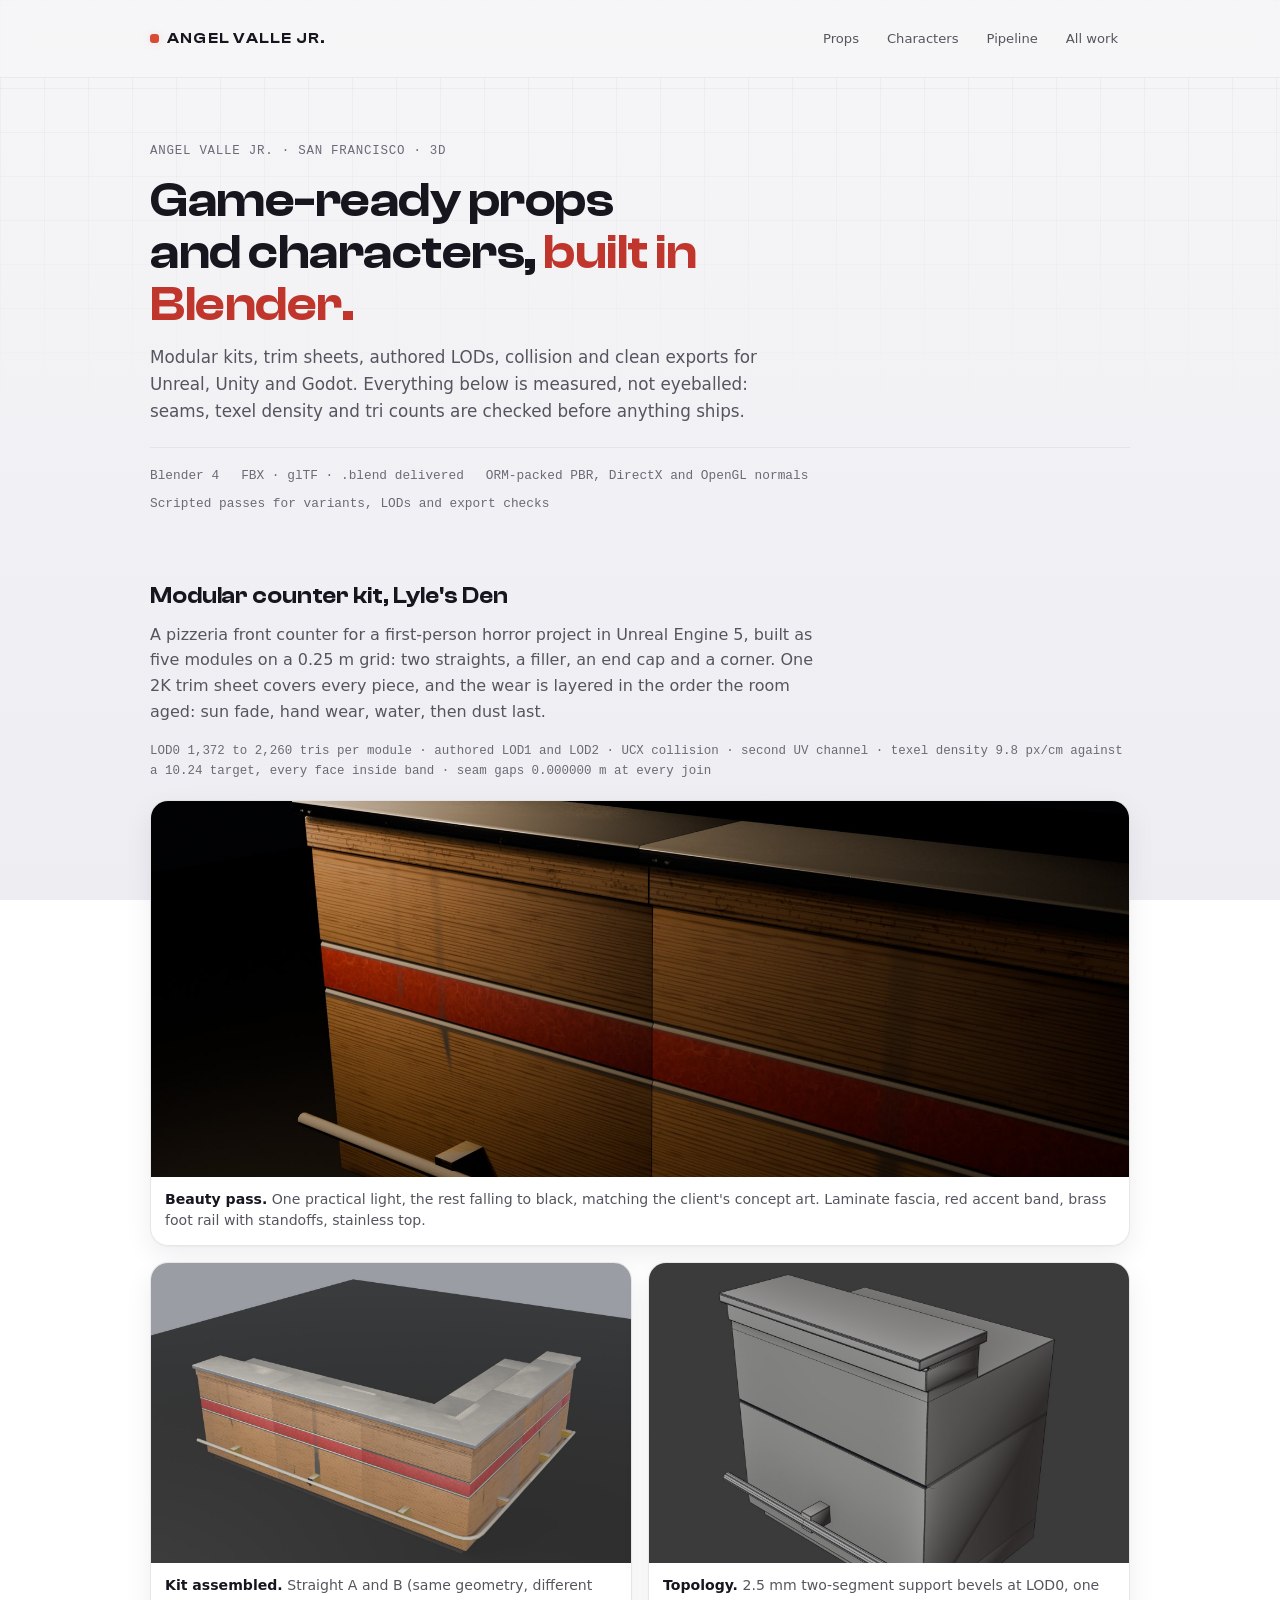
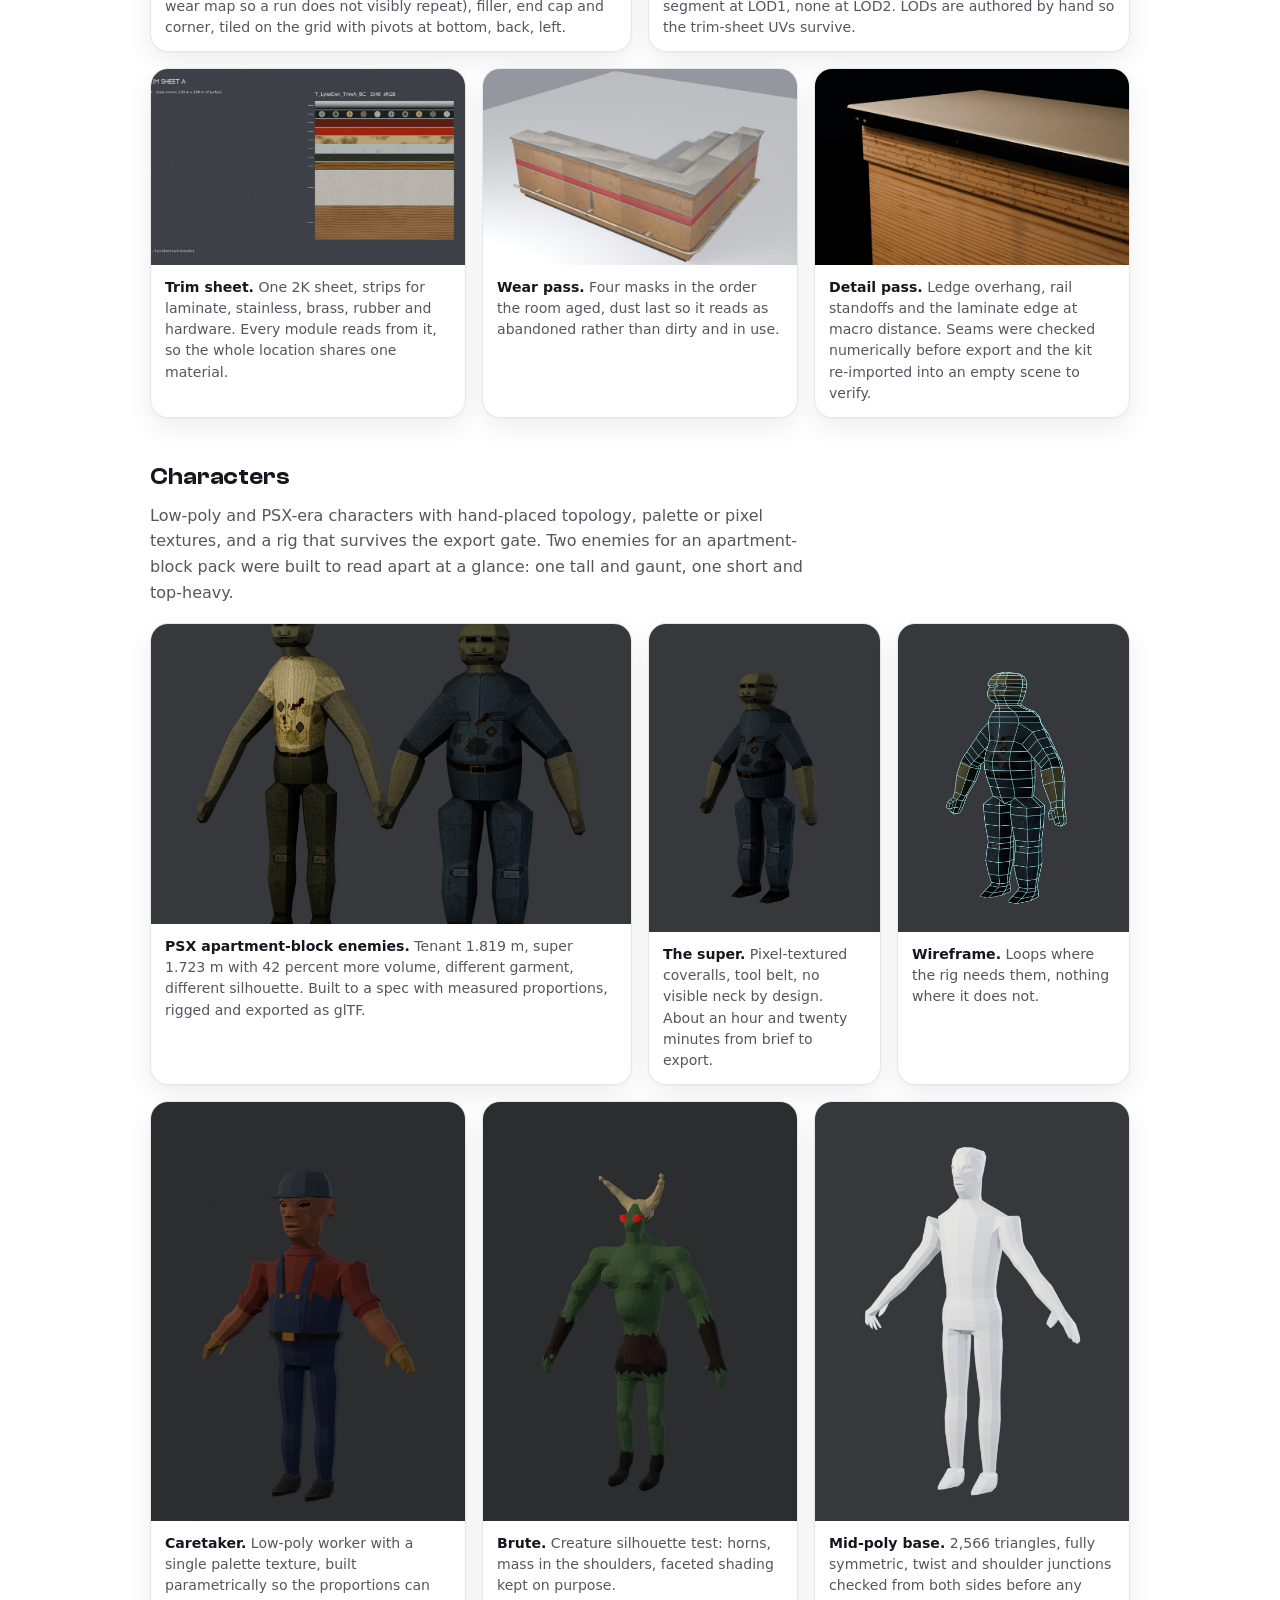
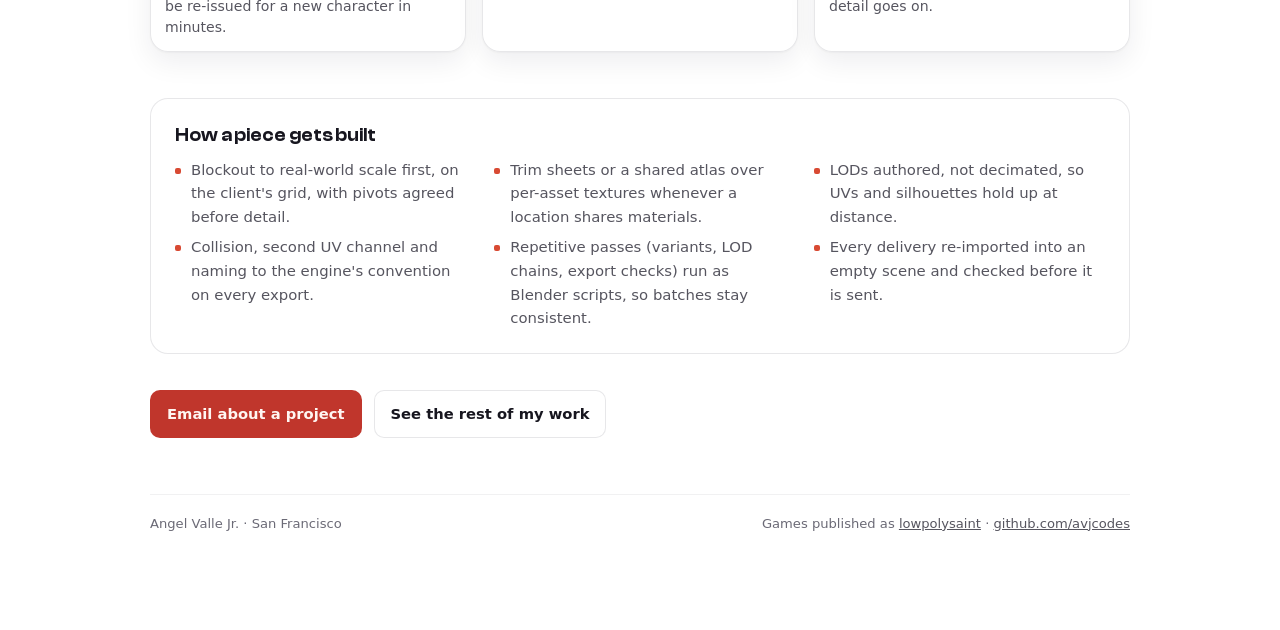
==== 3d/index.html @ d1af976f "Add 3D work gallery: Lyle's Den counter kit, PSX enemies, low-poly characters" ====
<!DOCTYPE html>
<html lang="en">
<head>
<meta charset="UTF-8">
<meta name="viewport" content="width=device-width, initial-scale=1">
<meta name="description" content="Game-ready 3D work by Angel Valle Jr.: a modular trim-sheeted counter kit with authored LODs and collision, PSX-style enemies, low-poly characters. Blender to Unreal, Unity and Godot.">
<meta property="og:title" content="Angel Valle Jr. · 3D work">
<meta property="og:description" content="Game-ready props and characters in Blender. Trim sheets, authored LODs, collision, exports for Unreal, Unity and Godot.">
<meta property="og:url" content="https://avjcodes.github.io/3d/">
<meta property="og:image" content="https://avjcodes.github.io/3d/img/counter-hero.jpg">
<meta property="og:type" content="website">
<meta name="twitter:card" content="summary_large_image">
<link rel="icon" href="data:image/svg+xml,%3Csvg xmlns=%27http://www.w3.org/2000/svg%27 viewBox=%270 0 100 100%27%3E%3Crect width=%27100%27 height=%27100%27 rx=%2718%27 fill=%27%230b0b10%27/%3E%3Ctext x=%2750%27 y=%2766%27 font-size=%2748%27 text-anchor=%27middle%27 fill=%27%23f0704a%27 font-family=%27sans-serif%27 font-weight=%27700%27%3E3D%3C/text%3E%3C/svg%3E">
<link rel="canonical" href="https://avjcodes.github.io/3d/">
<meta name="theme-color" content="#f6f6f8" media="(prefers-color-scheme: light)">
<meta name="theme-color" content="#0b0b10" media="(prefers-color-scheme: dark)">
<title>Angel Valle Jr. · 3D work</title>
<link rel="preload" href="../assets/fonts/ClashDisplay-Semibold.woff2" as="font" type="font/woff2" crossorigin>
<style>
  @font-face {
    font-family: "Clash Display";
    src: url("../assets/fonts/ClashDisplay-Semibold.woff2") format("woff2");
    font-weight: 600;
    font-style: normal;
    font-display: swap;
  }
  :root {
    --bg: #f6f6f8;
    --bg-deep: #ededf2;
    --grid-line: rgba(23, 22, 40, 0.045);
    --surface: rgba(255, 255, 255, 0.72);
    --hairline: rgba(23, 22, 40, 0.10);
    --hairline-soft: rgba(23, 22, 40, 0.06);
    --ink: #17161f;
    --ink-2: #56555f;
    --ink-3: #6b6a76;
    --accent-600: #c0362c;
    --accent-500: #d84a33;
    --accent-14: rgba(216, 74, 51, 0.14);
    --accent-09: rgba(216, 74, 51, 0.09);
    --accent-ring: rgba(216, 74, 51, 0.45);
    --plate: #24252a;
    --shadow-card: 0 1px 2px rgba(20, 18, 43, 0.04), 0 10px 28px rgba(20, 18, 43, 0.07);
    --shadow-card-hover: 0 2px 4px rgba(20, 18, 43, 0.05), 0 22px 56px rgba(20, 18, 43, 0.14);
    --nav-bg: rgba(246, 246, 248, 0.78);
    --mono: ui-monospace, "Cascadia Mono", Consolas, Menlo, monospace;
    --sans: system-ui, -apple-system, "Segoe UI", Roboto, Helvetica, Arial, sans-serif;
    --display: "Clash Display", system-ui, -apple-system, "Segoe UI", Roboto, Helvetica, Arial, sans-serif;
    --r-lg: 18px;
    color-scheme: light dark;
  }
  @media (prefers-color-scheme: dark) {
    :root {
      --bg: #0b0b10;
      --bg-deep: #07070b;
      --grid-line: rgba(235, 234, 255, 0.035);
      --surface: rgba(240, 239, 255, 0.035);
      --hairline: rgba(235, 234, 255, 0.11);
      --hairline-soft: rgba(235, 234, 255, 0.06);
      --ink: #ececf1;
      --ink-2: #a7a6b3;
      --ink-3: #8f8e9c;
      --accent-600: #f77f5b;
      --accent-500: #f0704a;
      --accent-14: rgba(240, 112, 74, 0.16);
      --accent-09: rgba(240, 112, 74, 0.10);
      --accent-ring: rgba(247, 127, 91, 0.55);
      --shadow-card: 0 1px 2px rgba(0, 0, 0, 0.35), 0 12px 32px rgba(0, 0, 0, 0.35);
      --shadow-card-hover: 0 2px 4px rgba(0, 0, 0, 0.4), 0 24px 64px rgba(0, 0, 0, 0.55);
      --nav-bg: rgba(11, 11, 16, 0.72);
    }
  }
  * { box-sizing: border-box; margin: 0; padding: 0; }
  html, body { overflow-x: hidden; }
  body {
    font-family: var(--sans);
    background: linear-gradient(180deg, var(--bg) 0%, var(--bg-deep) 100%);
    background-attachment: fixed;
    color: var(--ink);
    line-height: 1.6;
    min-height: 100vh;
    -webkit-font-smoothing: antialiased;
  }
  body::before {
    content: "";
    position: fixed;
    inset: 0;
    pointer-events: none;
    background:
      linear-gradient(var(--grid-line) 1px, transparent 1px),
      linear-gradient(90deg, var(--grid-line) 1px, transparent 1px);
    background-size: 44px 44px;
    -webkit-mask-image: linear-gradient(180deg, #000 0%, transparent 46%);
    mask-image: linear-gradient(180deg, #000 0%, transparent 46%);
    z-index: 0;
  }
  ::selection { background: var(--accent-14); }
  a { color: inherit; }
  :focus-visible { outline: 2px solid var(--accent-ring); outline-offset: 3px; border-radius: 6px; }

  nav {
    position: sticky; top: 0; z-index: 10;
    backdrop-filter: blur(14px); -webkit-backdrop-filter: blur(14px);
    background: var(--nav-bg);
    border-bottom: 1px solid var(--hairline-soft);
  }
  .nav-inner { max-width: 1020px; margin: 0 auto; padding: 16px 20px; display: flex; align-items: center; gap: 20px; }
  .monogram {
    font-family: var(--display); font-weight: 600; font-size: 0.95rem; letter-spacing: 0.08em;
    text-decoration: none; display: inline-flex; align-items: center; gap: 8px; white-space: nowrap;
  }
  .monogram .dot { width: 9px; height: 9px; border-radius: 3px; background: var(--accent-500); box-shadow: 0 0 10px var(--accent-14); }
  .nav-links { margin-left: auto; display: flex; align-items: center; gap: 4px; }
  .nav-links a {
    text-decoration: none; font-size: 0.82rem; font-weight: 500; color: var(--ink-2);
    padding: 12px 12px; border-radius: 8px; white-space: nowrap;
    transition: color 0.15s ease, background 0.15s ease;
  }
  .nav-links a:hover { color: var(--ink); background: var(--accent-09); }

  @media (max-width: 520px) {
    .nav-links a { padding: 10px 8px; font-size: 0.78rem; }
    .nav-links a[href="#how"] { display: none; }
  }
  .wrap { position: relative; z-index: 1; max-width: 1020px; margin: 0 auto; padding: 0 20px 96px; }

  header.top { padding: 64px 0 28px; }
  .kicker { font-family: var(--mono); font-size: 0.78rem; letter-spacing: 0.06em; color: var(--ink-3); text-transform: uppercase; }
  h1 {
    font-family: var(--display); font-weight: 600; font-size: clamp(2rem, 5vw, 3.1rem);
    line-height: 1.05; letter-spacing: -0.01em; margin: 12px 0 14px; max-width: 16ch;
  }
  h1 .accent { color: var(--accent-600); }
  .sub { font-size: 1.05rem; color: var(--ink-2); max-width: 58ch; }
  .facts { display: flex; flex-wrap: wrap; gap: 8px 22px; margin-top: 22px; padding-top: 18px; border-top: 1px solid var(--hairline-soft); }
  .facts span { font-family: var(--mono); font-size: 0.8rem; color: var(--ink-3); }

  section { padding: 34px 0 6px; }
  h2 { font-family: var(--display); font-weight: 600; font-size: 1.45rem; letter-spacing: -0.005em; }
  .lede { color: var(--ink-2); max-width: 66ch; margin: 8px 0 18px; }
  .meta { font-family: var(--mono); font-size: 0.78rem; color: var(--ink-3); margin: 6px 0 18px; }

  .grid { display: grid; gap: 16px; grid-template-columns: repeat(12, 1fr); }
  figure {
    margin: 0; border: 1px solid var(--hairline); border-radius: var(--r-lg); overflow: hidden;
    background: var(--surface); box-shadow: var(--shadow-card);
    transition: transform 0.18s ease, box-shadow 0.18s ease;
  }
  figure:hover { transform: translateY(-2px); box-shadow: var(--shadow-card-hover); }
  figure a { display: block; background: var(--plate); }
  figure img { display: block; width: 100%; height: 100%; object-fit: cover; }
  .ratio-wide a { aspect-ratio: 16 / 10; }
  .ratio-tall a { aspect-ratio: 3 / 4; }
  .ratio-square a { aspect-ratio: 1 / 1; }
  .ratio-panel a { aspect-ratio: 13 / 5; }
  figcaption { padding: 12px 14px 13px; font-size: 0.88rem; color: var(--ink-2); line-height: 1.5; }
  figcaption b { color: var(--ink); font-weight: 600; }
  .span-12 { grid-column: span 12; }
  .span-8 { grid-column: span 8; }
  .span-6 { grid-column: span 6; }
  .span-4 { grid-column: span 4; }
  .span-3 { grid-column: span 3; }
  @media (max-width: 760px) {
    .span-8, .span-6, .span-4, .span-3 { grid-column: span 6; }
    .ratio-panel a { aspect-ratio: 16 / 10; }
  }
  @media (max-width: 460px) {
    .span-6, .span-4, .span-3 { grid-column: span 12; }
  }

  .how { margin-top: 40px; padding: 22px 24px; border: 1px solid var(--hairline); border-radius: var(--r-lg); background: var(--surface); }
  .how h2 { font-size: 1.15rem; margin-bottom: 8px; }
  .how ul { list-style: none; display: grid; gap: 6px 28px; grid-template-columns: repeat(auto-fit, minmax(260px, 1fr)); }
  .how li { color: var(--ink-2); font-size: 0.93rem; padding-left: 16px; position: relative; }
  .how li::before { content: ""; position: absolute; left: 0; top: 0.62em; width: 6px; height: 6px; border-radius: 2px; background: var(--accent-500); }

  .contact { margin-top: 36px; display: flex; flex-wrap: wrap; gap: 12px; align-items: center; }
  .btn {
    display: inline-flex; align-items: center; gap: 8px; text-decoration: none; font-weight: 600; font-size: 0.92rem;
    padding: 11px 16px; border-radius: 10px; border: 1px solid var(--hairline);
    background: var(--surface); transition: background 0.15s ease, transform 0.15s ease;
  }
  .btn-solid { background: var(--accent-600); color: #fff6f2; border-color: transparent; }
  .btn:hover { transform: translateY(-1px); }
  .btn-ghost:hover { background: var(--accent-09); }
  footer { margin-top: 56px; padding-top: 18px; border-top: 1px solid var(--hairline-soft); display: flex; flex-wrap: wrap; justify-content: space-between; gap: 8px 20px; font-size: 0.82rem; color: var(--ink-3); }
  footer a { color: var(--ink-2); }
</style>
</head>
<body>

<nav aria-label="Page">
  <div class="nav-inner">
    <a class="monogram" href="../"><span class="dot" aria-hidden="true"></span><span>ANGEL VALLE JR.</span></a>
    <div class="nav-links">
      <a href="#props">Props</a>
      <a href="#characters">Characters</a>
      <a href="#how">Pipeline</a>
      <a href="../">All work</a>
    </div>
  </div>
</nav>

<div class="wrap" id="top">

  <header class="top">
    <p class="kicker">Angel Valle Jr. · San Francisco · 3D</p>
    <h1>Game-ready props and characters, <span class="accent">built in Blender.</span></h1>
    <p class="sub">Modular kits, trim sheets, authored LODs, collision and clean exports for Unreal, Unity and Godot. Everything below is measured, not eyeballed: seams, texel density and tri counts are checked before anything ships.</p>
    <div class="facts">
      <span>Blender 4</span>
      <span>FBX · glTF · .blend delivered</span>
      <span>ORM-packed PBR, DirectX and OpenGL normals</span>
      <span>Scripted passes for variants, LODs and export checks</span>
    </div>
  </header>

  <section id="props">
    <h2>Modular counter kit, Lyle's Den</h2>
    <p class="lede">A pizzeria front counter for a first-person horror project in Unreal Engine 5, built as five modules on a 0.25 m grid: two straights, a filler, an end cap and a corner. One 2K trim sheet covers every piece, and the wear is layered in the order the room aged: sun fade, hand wear, water, then dust last.</p>
    <p class="meta">LOD0 1,372 to 2,260 tris per module · authored LOD1 and LOD2 · UCX collision · second UV channel · texel density 9.8 px/cm against a 10.24 target, every face inside band · seam gaps 0.000000 m at every join</p>
    <div class="grid">
      <figure class="span-12 ratio-panel">
        <a href="img/counter-hero.jpg" target="_blank" rel="noopener"><img src="img/counter-hero.jpg" alt="Front of the modular counter under one warm practical light, laminate wood, red band, brass foot rail" width="1800" height="1145"></a>
        <figcaption><b>Beauty pass.</b> One practical light, the rest falling to black, matching the client's concept art. Laminate fascia, red accent band, brass foot rail with standoffs, stainless top.</figcaption>
      </figure>
      <figure class="span-6 ratio-wide">
        <a href="img/counter-kit.jpg" target="_blank" rel="noopener"><img src="img/counter-kit.jpg" alt="The full L-shaped counter assembled from the modules, neutral lighting" width="1600" height="1018" loading="lazy"></a>
        <figcaption><b>Kit assembled.</b> Straight A and B (same geometry, different wear map so a run does not visibly repeat), filler, end cap and corner, tiled on the grid with pivots at bottom, back, left.</figcaption>
      </figure>
      <figure class="span-6 ratio-wide">
        <a href="img/counter-wire.jpg" target="_blank" rel="noopener"><img src="img/counter-wire.jpg" alt="Wireframe of a counter module showing support bevels and clean quads" width="1600" height="1200" loading="lazy"></a>
        <figcaption><b>Topology.</b> 2.5 mm two-segment support bevels at LOD0, one segment at LOD1, none at LOD2. LODs are authored by hand so the trim-sheet UVs survive.</figcaption>
      </figure>
      <figure class="span-4 ratio-wide">
        <a href="img/counter-trimsheet.jpg" target="_blank" rel="noopener"><img src="img/counter-trimsheet.jpg" alt="Trim sheet layout with laminate, metal, rubber and hardware strips" width="1600" height="615" loading="lazy"></a>
        <figcaption><b>Trim sheet.</b> One 2K sheet, strips for laminate, stainless, brass, rubber and hardware. Every module reads from it, so the whole location shares one material.</figcaption>
      </figure>
      <figure class="span-4 ratio-wide">
        <a href="img/counter-wear.jpg" target="_blank" rel="noopener"><img src="img/counter-wear.jpg" alt="Counter with wear masks applied: sun fade, polish, grime and dust" width="1600" height="1000" loading="lazy"></a>
        <figcaption><b>Wear pass.</b> Four masks in the order the room aged, dust last so it reads as abandoned rather than dirty and in use.</figcaption>
      </figure>
      <figure class="span-4 ratio-wide">
        <a href="img/counter-detail.jpg" target="_blank" rel="noopener"><img src="img/counter-detail.jpg" alt="Close view of the counter ledge, brass rail standoff and laminate edge under the practical light" width="1600" height="1018" loading="lazy"></a>
        <figcaption><b>Detail pass.</b> Ledge overhang, rail standoffs and the laminate edge at macro distance. Seams were checked numerically before export and the kit re-imported into an empty scene to verify.</figcaption>
      </figure>
    </div>
  </section>

  <section id="characters">
    <h2>Characters</h2>
    <p class="lede">Low-poly and PSX-era characters with hand-placed topology, palette or pixel textures, and a rig that survives the export gate. Two enemies for an apartment-block pack were built to read apart at a glance: one tall and gaunt, one short and top-heavy.</p>
    <div class="grid">
      <figure class="span-6 ratio-wide">
        <a href="img/psx-pair.jpg" target="_blank" rel="noopener"><img src="img/psx-pair.jpg" alt="Two PSX-style enemies side by side: the gaunt tenant in a stained undershirt and the wide superintendent in coveralls" width="900" height="620" loading="lazy"></a>
        <figcaption><b>PSX apartment-block enemies.</b> Tenant 1.819 m, super 1.723 m with 42 percent more volume, different garment, different silhouette. Built to a spec with measured proportions, rigged and exported as glTF.</figcaption>
      </figure>
      <figure class="span-3 ratio-tall">
        <a href="img/psx-super.jpg" target="_blank" rel="noopener"><img src="img/psx-super.jpg" alt="Three-quarter view of the superintendent enemy in stained coveralls" width="900" height="1200" loading="lazy"></a>
        <figcaption><b>The super.</b> Pixel-textured coveralls, tool belt, no visible neck by design. About an hour and twenty minutes from brief to export.</figcaption>
      </figure>
      <figure class="span-3 ratio-tall">
        <a href="img/psx-super-wire.jpg" target="_blank" rel="noopener"><img src="img/psx-super-wire.jpg" alt="Wireframe of the superintendent showing quad loops at shoulders, elbows and knees" width="900" height="1200" loading="lazy"></a>
        <figcaption><b>Wireframe.</b> Loops where the rig needs them, nothing where it does not.</figcaption>
      </figure>
      <figure class="span-4 ratio-tall">
        <a href="img/caretaker.jpg" target="_blank" rel="noopener"><img src="img/caretaker.jpg" alt="Low-poly caretaker character in a cap, red shirt and blue overalls with yellow gloves" width="600" height="800" loading="lazy"></a>
        <figcaption><b>Caretaker.</b> Low-poly worker with a single palette texture, built parametrically so the proportions can be re-issued for a new character in minutes.</figcaption>
      </figure>
      <figure class="span-4 ratio-tall">
        <a href="img/brute.jpg" target="_blank" rel="noopener"><img src="img/brute.jpg" alt="Low-poly green horned brute creature, three-quarter view" width="600" height="800" loading="lazy"></a>
        <figcaption><b>Brute.</b> Creature silhouette test: horns, mass in the shoulders, faceted shading kept on purpose.</figcaption>
      </figure>
      <figure class="span-4 ratio-tall">
        <a href="img/midpoly.jpg" target="_blank" rel="noopener"><img src="img/midpoly.jpg" alt="Untextured mid-poly human base mesh, three-quarter view" width="540" height="760" loading="lazy"></a>
        <figcaption><b>Mid-poly base.</b> 2,566 triangles, fully symmetric, twist and shoulder junctions checked from both sides before any detail goes on.</figcaption>
      </figure>
    </div>
  </section>

  <div class="how" id="how">
    <h2>How a piece gets built</h2>
    <ul>
      <li>Blockout to real-world scale first, on the client's grid, with pivots agreed before detail.</li>
      <li>Trim sheets or a shared atlas over per-asset textures whenever a location shares materials.</li>
      <li>LODs authored, not decimated, so UVs and silhouettes hold up at distance.</li>
      <li>Collision, second UV channel and naming to the engine's convention on every export.</li>
      <li>Repetitive passes (variants, LOD chains, export checks) run as Blender scripts, so batches stay consistent.</li>
      <li>Every delivery re-imported into an empty scene and checked before it is sent.</li>
    </ul>
  </div>

  <div class="contact">
    <a class="btn btn-solid" href="mailto:theangelvallejr@gmail.com">Email about a project</a>
    <a class="btn btn-ghost" href="../">See the rest of my work</a>
  </div>

  <footer>
    <span>Angel Valle Jr. · San Francisco</span>
    <span>Games published as <a href="https://lowpolysaint.itch.io" target="_blank" rel="noopener">lowpolysaint</a> · <a href="https://github.com/avjcodes" target="_blank" rel="noopener">github.com/avjcodes</a></span>
  </footer>

</div>
</body>
</html>
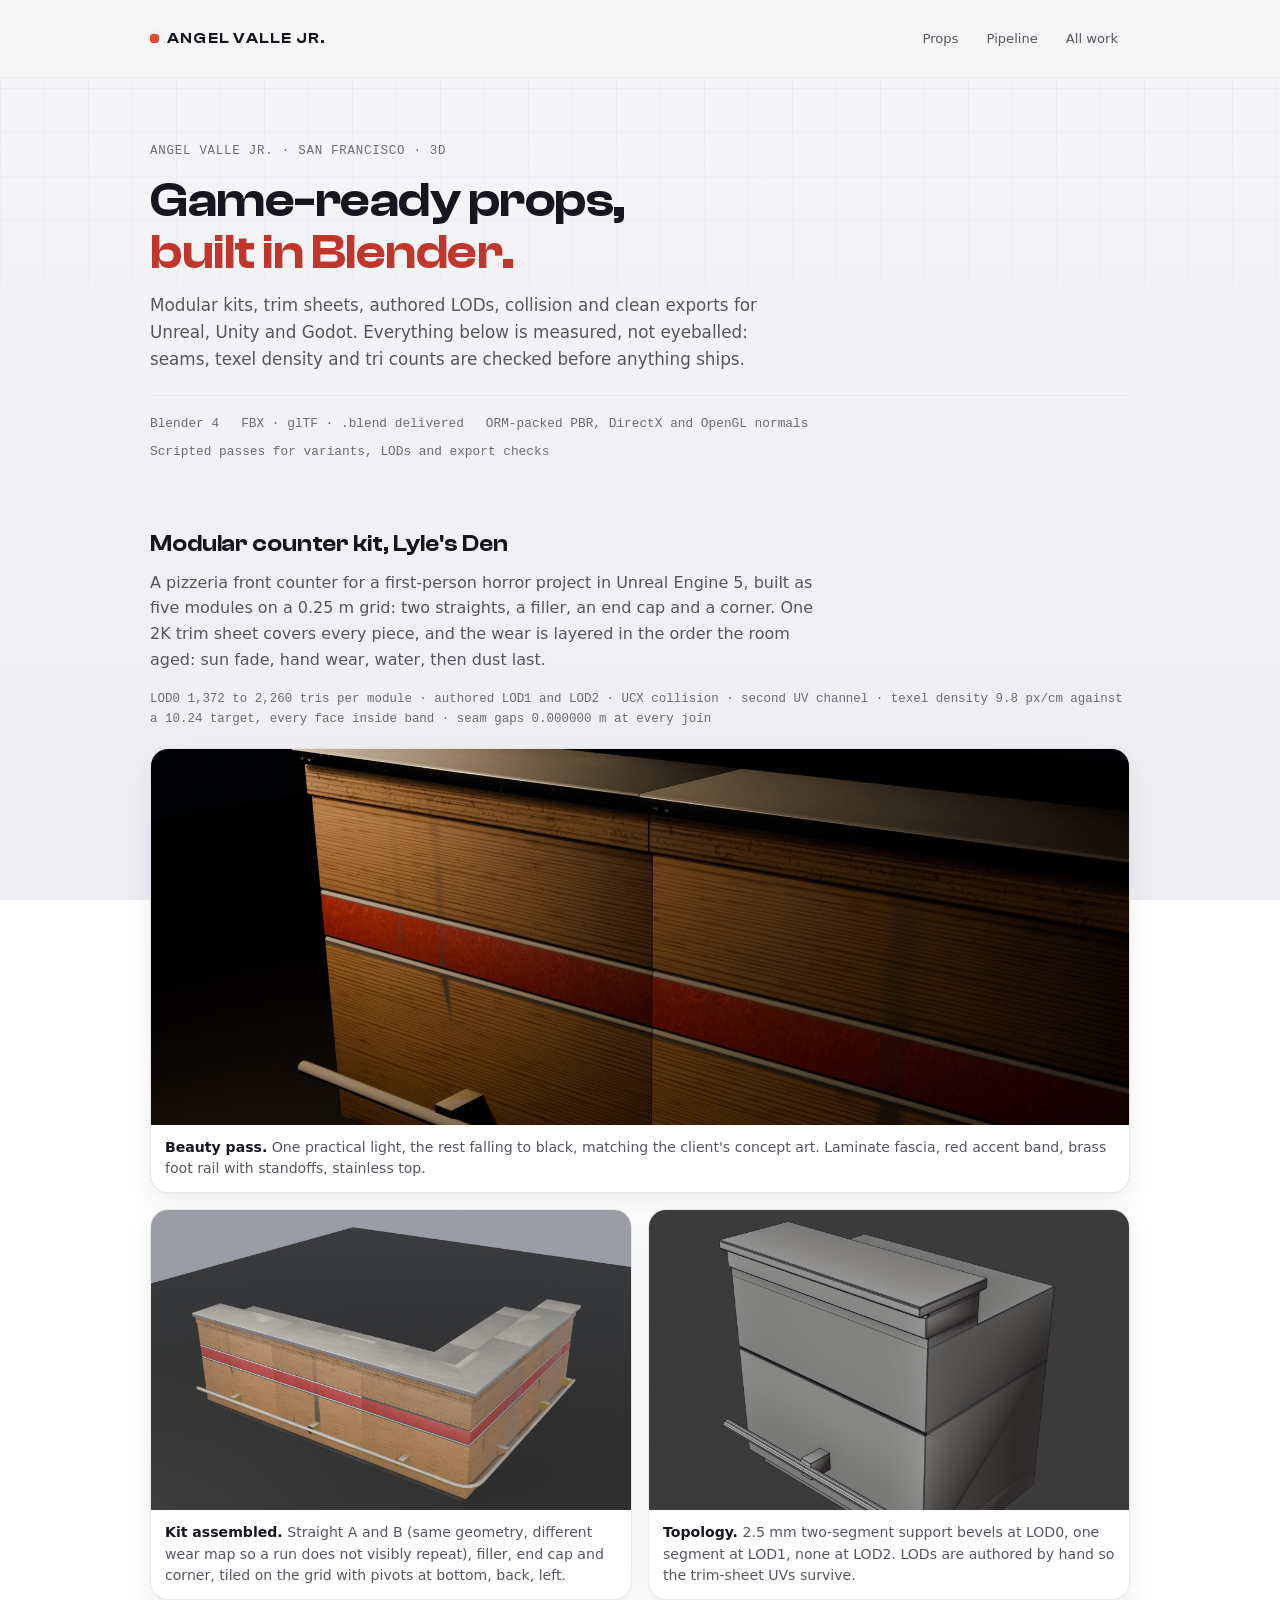
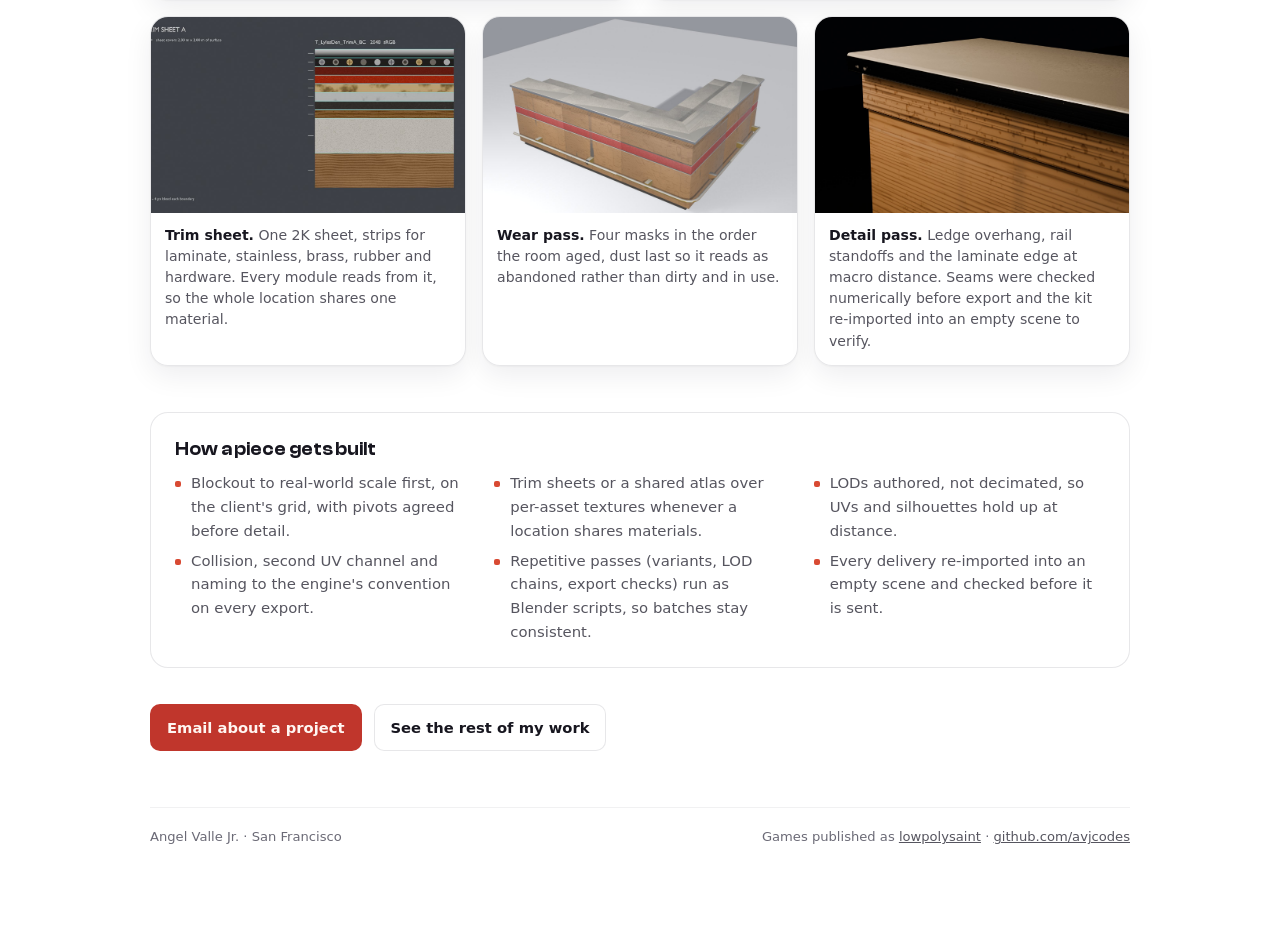
==== commit 8501cc28: "3D gallery: props only" ====
--- a/3d/index.html
+++ b/3d/index.html
@@ -3,9 +3,9 @@
 <head>
 <meta charset="UTF-8">
 <meta name="viewport" content="width=device-width, initial-scale=1">
-<meta name="description" content="Game-ready 3D work by Angel Valle Jr.: a modular trim-sheeted counter kit with authored LODs and collision, PSX-style enemies, low-poly characters. Blender to Unreal, Unity and Godot.">
+<meta name="description" content="Game-ready 3D work by Angel Valle Jr.: a modular trim-sheeted counter kit with authored LODs and collision. Blender to Unreal, Unity and Godot.">
 <meta property="og:title" content="Angel Valle Jr. · 3D work">
-<meta property="og:description" content="Game-ready props and characters in Blender. Trim sheets, authored LODs, collision, exports for Unreal, Unity and Godot.">
+<meta property="og:description" content="Game-ready props in Blender. Trim sheets, authored LODs, collision, exports for Unreal, Unity and Godot.">
 <meta property="og:url" content="https://avjcodes.github.io/3d/">
 <meta property="og:image" content="https://avjcodes.github.io/3d/img/counter-hero.jpg">
 <meta property="og:type" content="website">
@@ -194,7 +194,6 @@
     <a class="monogram" href="../"><span class="dot" aria-hidden="true"></span><span>ANGEL VALLE JR.</span></a>
     <div class="nav-links">
       <a href="#props">Props</a>
-      <a href="#characters">Characters</a>
       <a href="#how">Pipeline</a>
       <a href="../">All work</a>
     </div>
@@ -205,7 +204,7 @@
 
   <header class="top">
     <p class="kicker">Angel Valle Jr. · San Francisco · 3D</p>
-    <h1>Game-ready props and characters, <span class="accent">built in Blender.</span></h1>
+    <h1>Game-ready props, <span class="accent">built in Blender.</span></h1>
     <p class="sub">Modular kits, trim sheets, authored LODs, collision and clean exports for Unreal, Unity and Godot. Everything below is measured, not eyeballed: seams, texel density and tri counts are checked before anything ships.</p>
     <div class="facts">
       <span>Blender 4</span>
@@ -247,36 +246,6 @@
     </div>
   </section>
 
-  <section id="characters">
-    <h2>Characters</h2>
-    <p class="lede">Low-poly and PSX-era characters with hand-placed topology, palette or pixel textures, and a rig that survives the export gate. Two enemies for an apartment-block pack were built to read apart at a glance: one tall and gaunt, one short and top-heavy.</p>
-    <div class="grid">
-      <figure class="span-6 ratio-wide">
-        <a href="img/psx-pair.jpg" target="_blank" rel="noopener"><img src="img/psx-pair.jpg" alt="Two PSX-style enemies side by side: the gaunt tenant in a stained undershirt and the wide superintendent in coveralls" width="900" height="620" loading="lazy"></a>
-        <figcaption><b>PSX apartment-block enemies.</b> Tenant 1.819 m, super 1.723 m with 42 percent more volume, different garment, different silhouette. Built to a spec with measured proportions, rigged and exported as glTF.</figcaption>
-      </figure>
-      <figure class="span-3 ratio-tall">
-        <a href="img/psx-super.jpg" target="_blank" rel="noopener"><img src="img/psx-super.jpg" alt="Three-quarter view of the superintendent enemy in stained coveralls" width="900" height="1200" loading="lazy"></a>
-        <figcaption><b>The super.</b> Pixel-textured coveralls, tool belt, no visible neck by design. About an hour and twenty minutes from brief to export.</figcaption>
-      </figure>
-      <figure class="span-3 ratio-tall">
-        <a href="img/psx-super-wire.jpg" target="_blank" rel="noopener"><img src="img/psx-super-wire.jpg" alt="Wireframe of the superintendent showing quad loops at shoulders, elbows and knees" width="900" height="1200" loading="lazy"></a>
-        <figcaption><b>Wireframe.</b> Loops where the rig needs them, nothing where it does not.</figcaption>
-      </figure>
-      <figure class="span-4 ratio-tall">
-        <a href="img/caretaker.jpg" target="_blank" rel="noopener"><img src="img/caretaker.jpg" alt="Low-poly caretaker character in a cap, red shirt and blue overalls with yellow gloves" width="600" height="800" loading="lazy"></a>
-        <figcaption><b>Caretaker.</b> Low-poly worker with a single palette texture, built parametrically so the proportions can be re-issued for a new character in minutes.</figcaption>
-      </figure>
-      <figure class="span-4 ratio-tall">
-        <a href="img/brute.jpg" target="_blank" rel="noopener"><img src="img/brute.jpg" alt="Low-poly green horned brute creature, three-quarter view" width="600" height="800" loading="lazy"></a>
-        <figcaption><b>Brute.</b> Creature silhouette test: horns, mass in the shoulders, faceted shading kept on purpose.</figcaption>
-      </figure>
-      <figure class="span-4 ratio-tall">
-        <a href="img/midpoly.jpg" target="_blank" rel="noopener"><img src="img/midpoly.jpg" alt="Untextured mid-poly human base mesh, three-quarter view" width="540" height="760" loading="lazy"></a>
-        <figcaption><b>Mid-poly base.</b> 2,566 triangles, fully symmetric, twist and shoulder junctions checked from both sides before any detail goes on.</figcaption>
-      </figure>
-    </div>
-  </section>
 
   <div class="how" id="how">
     <h2>How a piece gets built</h2>
